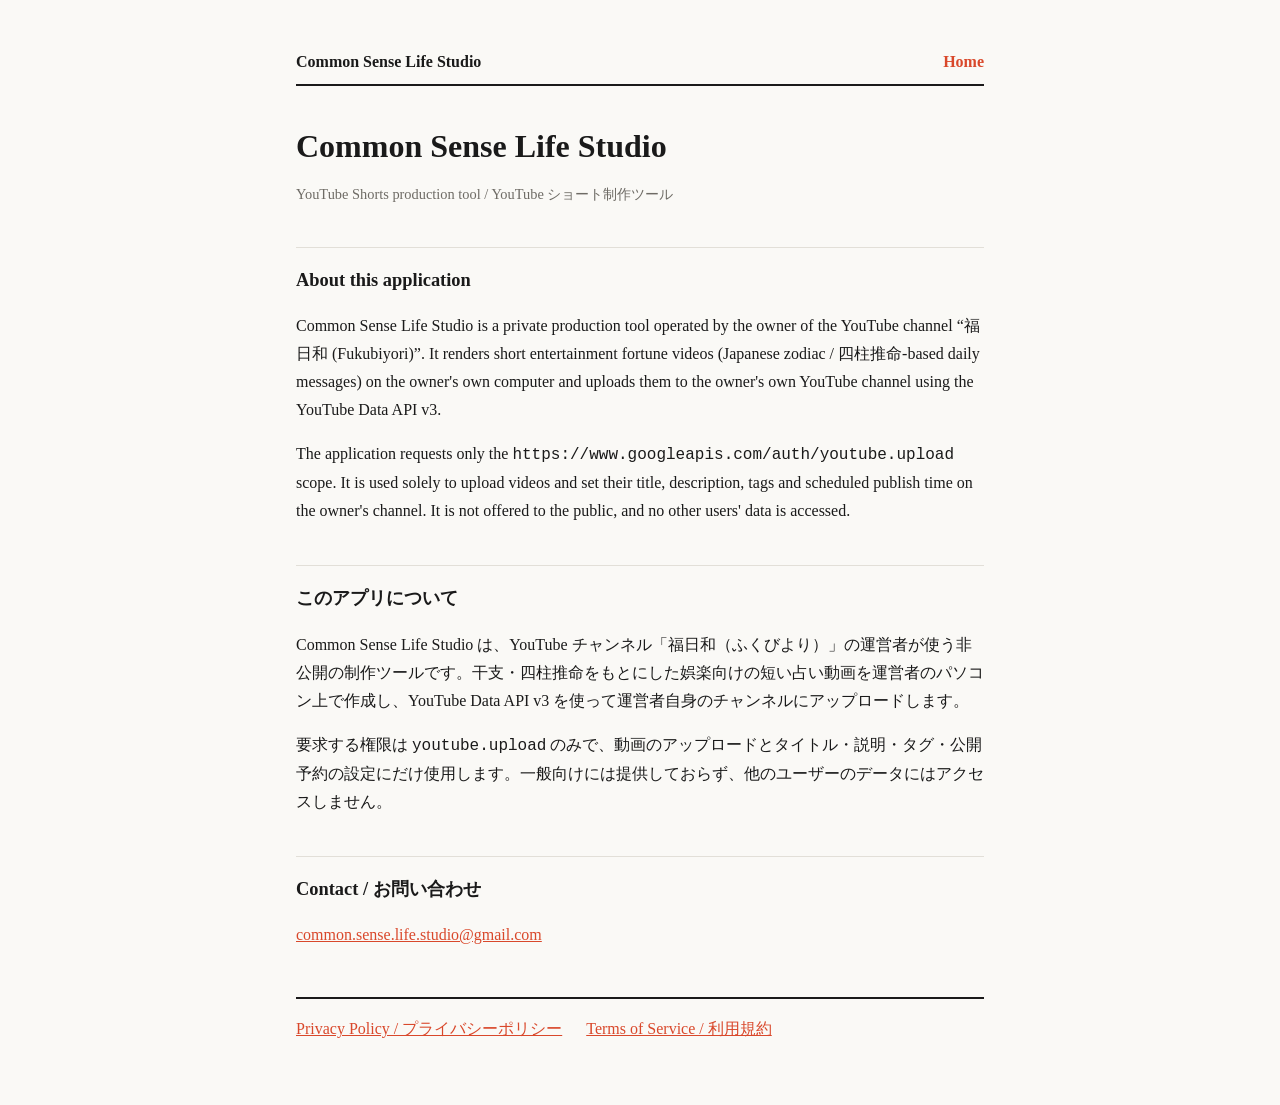
==== index.html @ 674c807f "Add app homepage, privacy policy and terms of service Co-Authored-By: Claude Opus 5.5 <noreply@anthr" ====
<!doctype html>
<html lang="ja">
<head>
<meta charset="utf-8">
<meta name="viewport" content="width=device-width,initial-scale=1">
<title>Common Sense Life Studio</title>
<link rel="stylesheet" href="style.css">
</head>
<body>
<main>
<header><span>Common Sense Life Studio</span><a href="./">Home</a></header>

<h1>Common Sense Life Studio</h1>
<p class="date">YouTube Shorts production tool / YouTube ショート制作ツール</p>

<h2>About this application</h2>
<p>Common Sense Life Studio is a private production tool operated by the owner of the YouTube channel “福日和 (Fukubiyori)”. It renders short entertainment fortune videos (Japanese zodiac / 四柱推命-based daily messages) on the owner's own computer and uploads them to the owner's own YouTube channel using the YouTube Data API v3.</p>
<p>The application requests only the <code>https://www.googleapis.com/auth/youtube.upload</code> scope. It is used solely to upload videos and set their title, description, tags and scheduled publish time on the owner's channel. It is not offered to the public, and no other users' data is accessed.</p>

<h2>このアプリについて</h2>
<p>Common Sense Life Studio は、YouTube チャンネル「福日和（ふくびより）」の運営者が使う非公開の制作ツールです。干支・四柱推命をもとにした娯楽向けの短い占い動画を運営者のパソコン上で作成し、YouTube Data API v3 を使って運営者自身のチャンネルにアップロードします。</p>
<p>要求する権限は <code>youtube.upload</code> のみで、動画のアップロードとタイトル・説明・タグ・公開予約の設定にだけ使用します。一般向けには提供しておらず、他のユーザーのデータにはアクセスしません。</p>

<h2>Contact / お問い合わせ</h2>
<p><a href="mailto:common.sense.life.studio@gmail.com">common.sense.life.studio@gmail.com</a></p>

<nav><a href="privacy.html">Privacy Policy / プライバシーポリシー</a><a href="terms.html">Terms of Service / 利用規約</a></nav>
</main>
</body>
</html>
---- style.css ----
:root{--bg:#FAF9F6;--ink:#1A1A1A;--mute:#6E6B65;--hair:#E2DFD8;--accent:#D9482B}
@media (prefers-color-scheme:dark){:root{--bg:#161615;--ink:#EDEBE6;--mute:#A19D95;--hair:#33312D;--accent:#F0694F}}
*{box-sizing:border-box}
body{margin:0;background:var(--bg);color:var(--ink);font:16px/1.75 "Hiragino Mincho ProN","Yu Mincho","Noto Serif JP",serif}
main{max-width:720px;margin:0 auto;padding:48px 16px 64px}
header{display:flex;justify-content:space-between;align-items:baseline;border-bottom:2px solid var(--ink);padding-bottom:8px;margin-bottom:40px;font-weight:700}
header a{color:var(--accent);text-decoration:none}
h1{font-size:2rem;line-height:1.3;margin:0 0 8px}
h2{font-size:1.15rem;margin:40px 0 8px;padding-top:16px;border-top:1px solid var(--hair)}
.date,.note{color:var(--mute);font-size:.9rem}
a{color:var(--accent)}
nav{margin-top:48px;padding-top:16px;border-top:2px solid var(--ink);display:flex;gap:24px;flex-wrap:wrap}
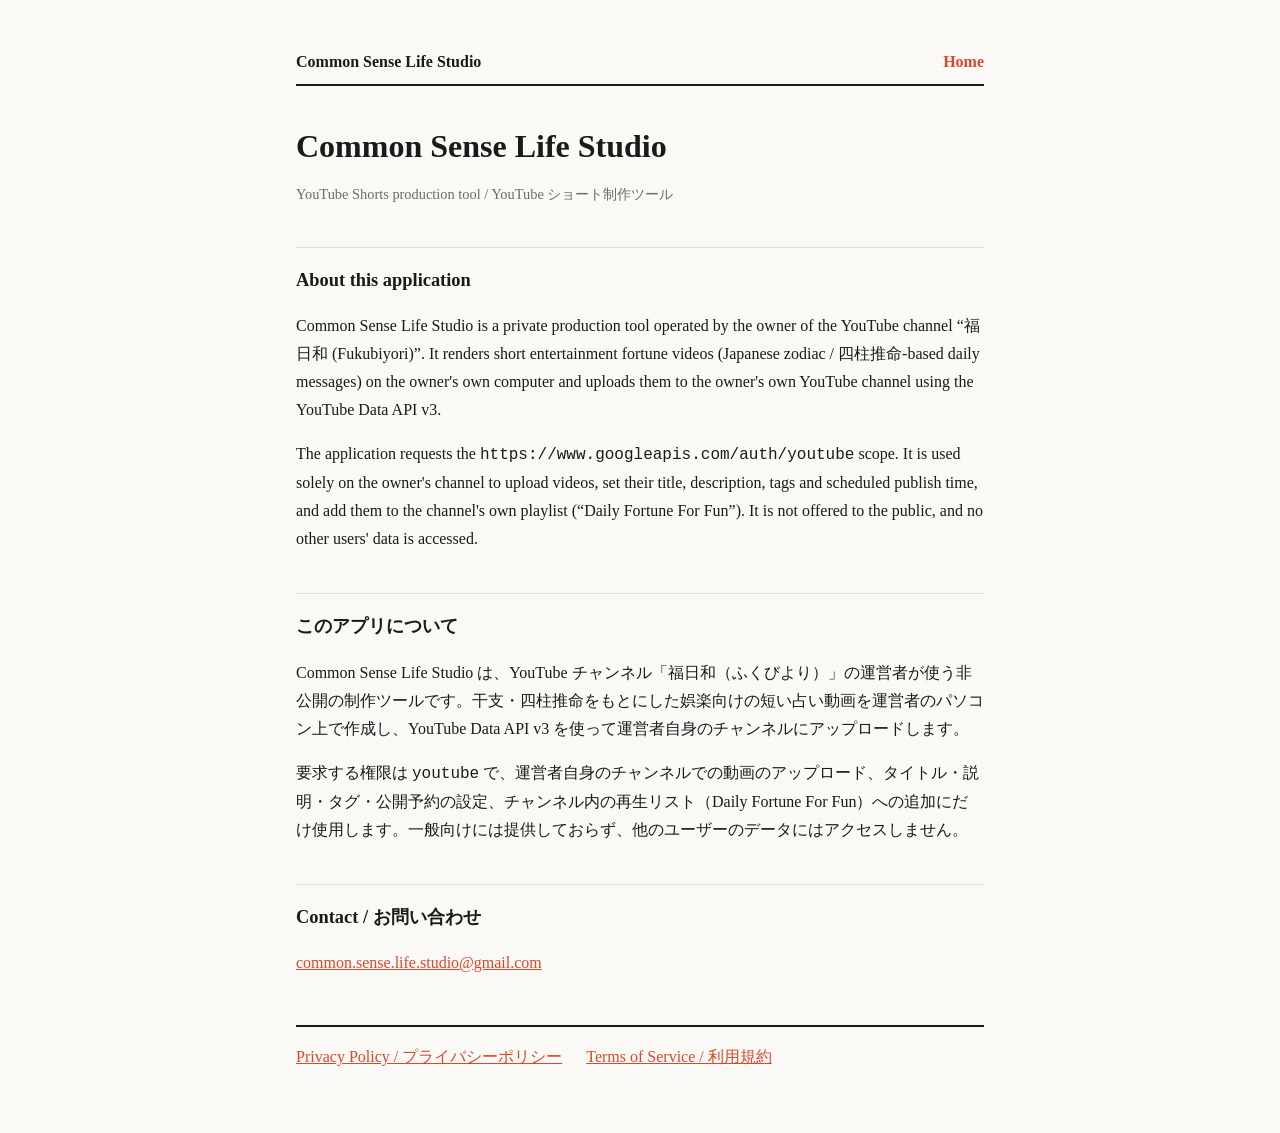
==== commit 9965c868: "Update scope description for playlist management Co-Authored-By: Claude Opus 5.5 <noreply@anthropic." ====
--- a/index.html
+++ b/index.html
@@ -15,11 +15,11 @@
 
 <h2>About this application</h2>
 <p>Common Sense Life Studio is a private production tool operated by the owner of the YouTube channel “福日和 (Fukubiyori)”. It renders short entertainment fortune videos (Japanese zodiac / 四柱推命-based daily messages) on the owner's own computer and uploads them to the owner's own YouTube channel using the YouTube Data API v3.</p>
-<p>The application requests only the <code>https://www.googleapis.com/auth/youtube.upload</code> scope. It is used solely to upload videos and set their title, description, tags and scheduled publish time on the owner's channel. It is not offered to the public, and no other users' data is accessed.</p>
+<p>The application requests the <code>https://www.googleapis.com/auth/youtube</code> scope. It is used solely on the owner's channel to upload videos, set their title, description, tags and scheduled publish time, and add them to the channel's own playlist (“Daily Fortune For Fun”). It is not offered to the public, and no other users' data is accessed.</p>
 
 <h2>このアプリについて</h2>
 <p>Common Sense Life Studio は、YouTube チャンネル「福日和（ふくびより）」の運営者が使う非公開の制作ツールです。干支・四柱推命をもとにした娯楽向けの短い占い動画を運営者のパソコン上で作成し、YouTube Data API v3 を使って運営者自身のチャンネルにアップロードします。</p>
-<p>要求する権限は <code>youtube.upload</code> のみで、動画のアップロードとタイトル・説明・タグ・公開予約の設定にだけ使用します。一般向けには提供しておらず、他のユーザーのデータにはアクセスしません。</p>
+<p>要求する権限は <code>youtube</code> で、運営者自身のチャンネルでの動画のアップロード、タイトル・説明・タグ・公開予約の設定、チャンネル内の再生リスト（Daily Fortune For Fun）への追加にだけ使用します。一般向けには提供しておらず、他のユーザーのデータにはアクセスしません。</p>
 
 <h2>Contact / お問い合わせ</h2>
 <p><a href="mailto:common.sense.life.studio@gmail.com">common.sense.life.studio@gmail.com</a></p>
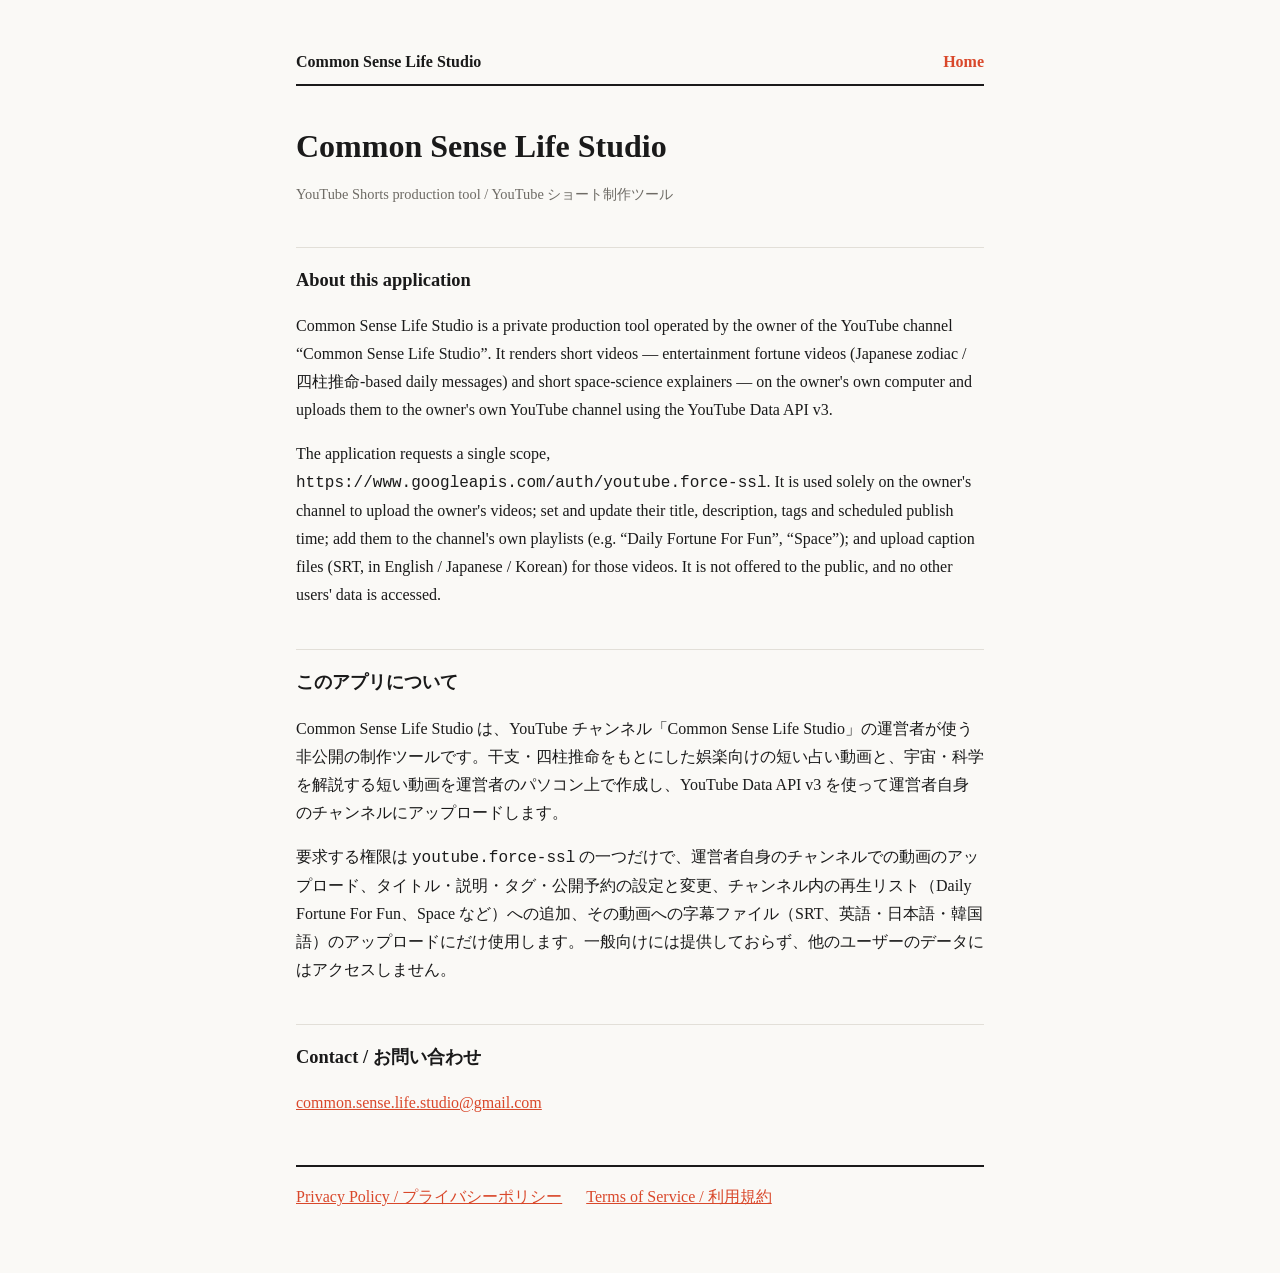
==== commit 7b66ecd1: "Request only the youtube.force-ssl scope and describe caption uploads - Scope reduced to youtube.for" ====
--- a/index.html
+++ b/index.html
@@ -14,12 +14,12 @@
 <p class="date">YouTube Shorts production tool / YouTube ショート制作ツール</p>
 
 <h2>About this application</h2>
-<p>Common Sense Life Studio is a private production tool operated by the owner of the YouTube channel “福日和 (Fukubiyori)”. It renders short entertainment fortune videos (Japanese zodiac / 四柱推命-based daily messages) on the owner's own computer and uploads them to the owner's own YouTube channel using the YouTube Data API v3.</p>
-<p>The application requests the <code>https://www.googleapis.com/auth/youtube</code> scope. It is used solely on the owner's channel to upload videos, set their title, description, tags and scheduled publish time, and add them to the channel's own playlist (“Daily Fortune For Fun”). It is not offered to the public, and no other users' data is accessed.</p>
+<p>Common Sense Life Studio is a private production tool operated by the owner of the YouTube channel “Common Sense Life Studio”. It renders short videos — entertainment fortune videos (Japanese zodiac / 四柱推命-based daily messages) and short space-science explainers — on the owner's own computer and uploads them to the owner's own YouTube channel using the YouTube Data API v3.</p>
+<p>The application requests a single scope, <code>https://www.googleapis.com/auth/youtube.force-ssl</code>. It is used solely on the owner's channel to upload the owner's videos; set and update their title, description, tags and scheduled publish time; add them to the channel's own playlists (e.g. “Daily Fortune For Fun”, “Space”); and upload caption files (SRT, in English / Japanese / Korean) for those videos. It is not offered to the public, and no other users' data is accessed.</p>
 
 <h2>このアプリについて</h2>
-<p>Common Sense Life Studio は、YouTube チャンネル「福日和（ふくびより）」の運営者が使う非公開の制作ツールです。干支・四柱推命をもとにした娯楽向けの短い占い動画を運営者のパソコン上で作成し、YouTube Data API v3 を使って運営者自身のチャンネルにアップロードします。</p>
-<p>要求する権限は <code>youtube</code> で、運営者自身のチャンネルでの動画のアップロード、タイトル・説明・タグ・公開予約の設定、チャンネル内の再生リスト（Daily Fortune For Fun）への追加にだけ使用します。一般向けには提供しておらず、他のユーザーのデータにはアクセスしません。</p>
+<p>Common Sense Life Studio は、YouTube チャンネル「Common Sense Life Studio」の運営者が使う非公開の制作ツールです。干支・四柱推命をもとにした娯楽向けの短い占い動画と、宇宙・科学を解説する短い動画を運営者のパソコン上で作成し、YouTube Data API v3 を使って運営者自身のチャンネルにアップロードします。</p>
+<p>要求する権限は <code>youtube.force-ssl</code> の一つだけで、運営者自身のチャンネルでの動画のアップロード、タイトル・説明・タグ・公開予約の設定と変更、チャンネル内の再生リスト（Daily Fortune For Fun、Space など）への追加、その動画への字幕ファイル（SRT、英語・日本語・韓国語）のアップロードにだけ使用します。一般向けには提供しておらず、他のユーザーのデータにはアクセスしません。</p>
 
 <h2>Contact / お問い合わせ</h2>
 <p><a href="mailto:common.sense.life.studio@gmail.com">common.sense.life.studio@gmail.com</a></p>
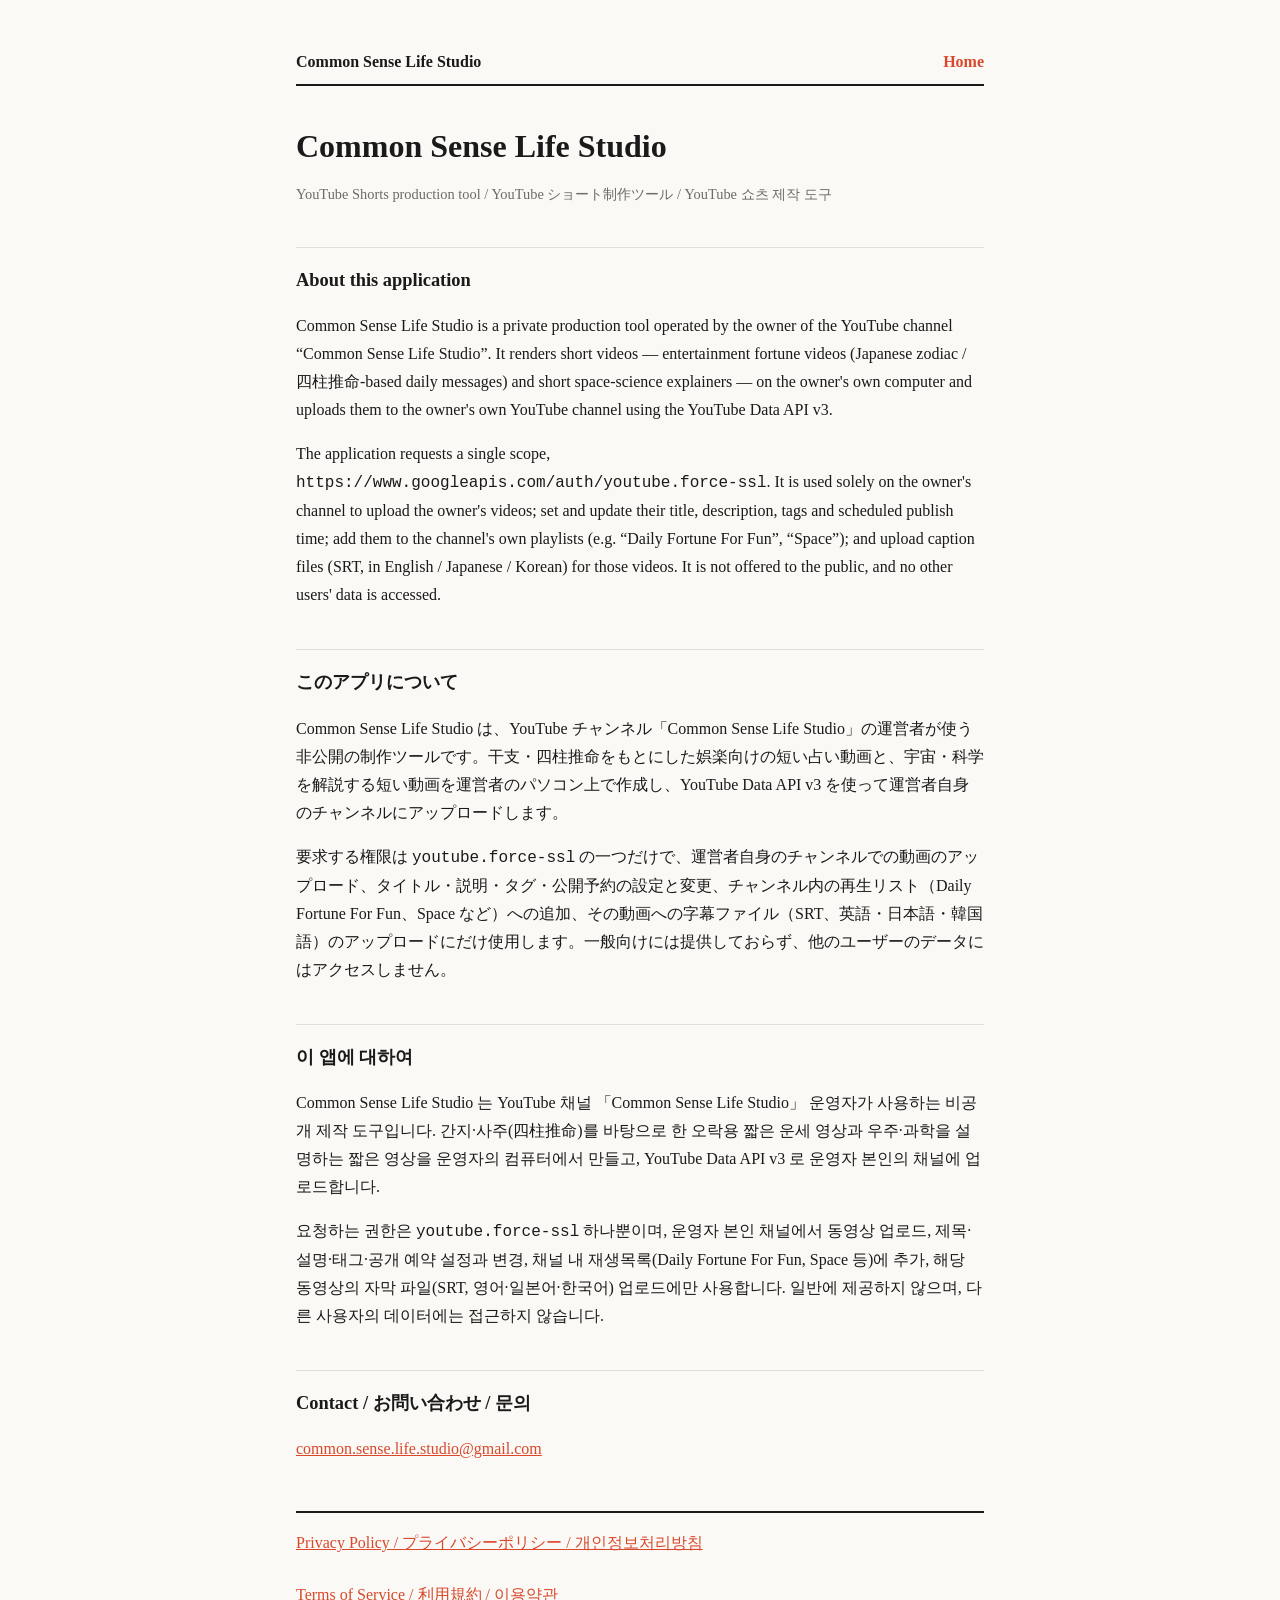
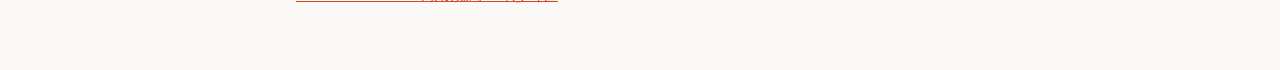
==== commit 0de36ba8: "Add Korean versions of the home page, privacy policy and terms Co-Authored-By: Claude Opus 5.5 <nore" ====
--- a/index.html
+++ b/index.html
@@ -11,7 +11,7 @@
 <header><span>Common Sense Life Studio</span><a href="./">Home</a></header>
 
 <h1>Common Sense Life Studio</h1>
-<p class="date">YouTube Shorts production tool / YouTube ショート制作ツール</p>
+<p class="date">YouTube Shorts production tool / YouTube ショート制作ツール / YouTube 쇼츠 제작 도구</p>
 
 <h2>About this application</h2>
 <p>Common Sense Life Studio is a private production tool operated by the owner of the YouTube channel “Common Sense Life Studio”. It renders short videos — entertainment fortune videos (Japanese zodiac / 四柱推命-based daily messages) and short space-science explainers — on the owner's own computer and uploads them to the owner's own YouTube channel using the YouTube Data API v3.</p>
@@ -21,10 +21,14 @@
 <p>Common Sense Life Studio は、YouTube チャンネル「Common Sense Life Studio」の運営者が使う非公開の制作ツールです。干支・四柱推命をもとにした娯楽向けの短い占い動画と、宇宙・科学を解説する短い動画を運営者のパソコン上で作成し、YouTube Data API v3 を使って運営者自身のチャンネルにアップロードします。</p>
 <p>要求する権限は <code>youtube.force-ssl</code> の一つだけで、運営者自身のチャンネルでの動画のアップロード、タイトル・説明・タグ・公開予約の設定と変更、チャンネル内の再生リスト（Daily Fortune For Fun、Space など）への追加、その動画への字幕ファイル（SRT、英語・日本語・韓国語）のアップロードにだけ使用します。一般向けには提供しておらず、他のユーザーのデータにはアクセスしません。</p>
 
-<h2>Contact / お問い合わせ</h2>
+<h2>이 앱에 대하여</h2>
+<p>Common Sense Life Studio 는 YouTube 채널 「Common Sense Life Studio」 운영자가 사용하는 비공개 제작 도구입니다. 간지·사주(四柱推命)를 바탕으로 한 오락용 짧은 운세 영상과 우주·과학을 설명하는 짧은 영상을 운영자의 컴퓨터에서 만들고, YouTube Data API v3 로 운영자 본인의 채널에 업로드합니다.</p>
+<p>요청하는 권한은 <code>youtube.force-ssl</code> 하나뿐이며, 운영자 본인 채널에서 동영상 업로드, 제목·설명·태그·공개 예약 설정과 변경, 채널 내 재생목록(Daily Fortune For Fun, Space 등)에 추가, 해당 동영상의 자막 파일(SRT, 영어·일본어·한국어) 업로드에만 사용합니다. 일반에 제공하지 않으며, 다른 사용자의 데이터에는 접근하지 않습니다.</p>
+
+<h2>Contact / お問い合わせ / 문의</h2>
 <p><a href="mailto:common.sense.life.studio@gmail.com">common.sense.life.studio@gmail.com</a></p>
 
-<nav><a href="privacy.html">Privacy Policy / プライバシーポリシー</a><a href="terms.html">Terms of Service / 利用規約</a></nav>
+<nav><a href="privacy.html">Privacy Policy / プライバシーポリシー / 개인정보처리방침</a><a href="terms.html">Terms of Service / 利用規約 / 이용약관</a></nav>
 </main>
 </body>
 </html>
